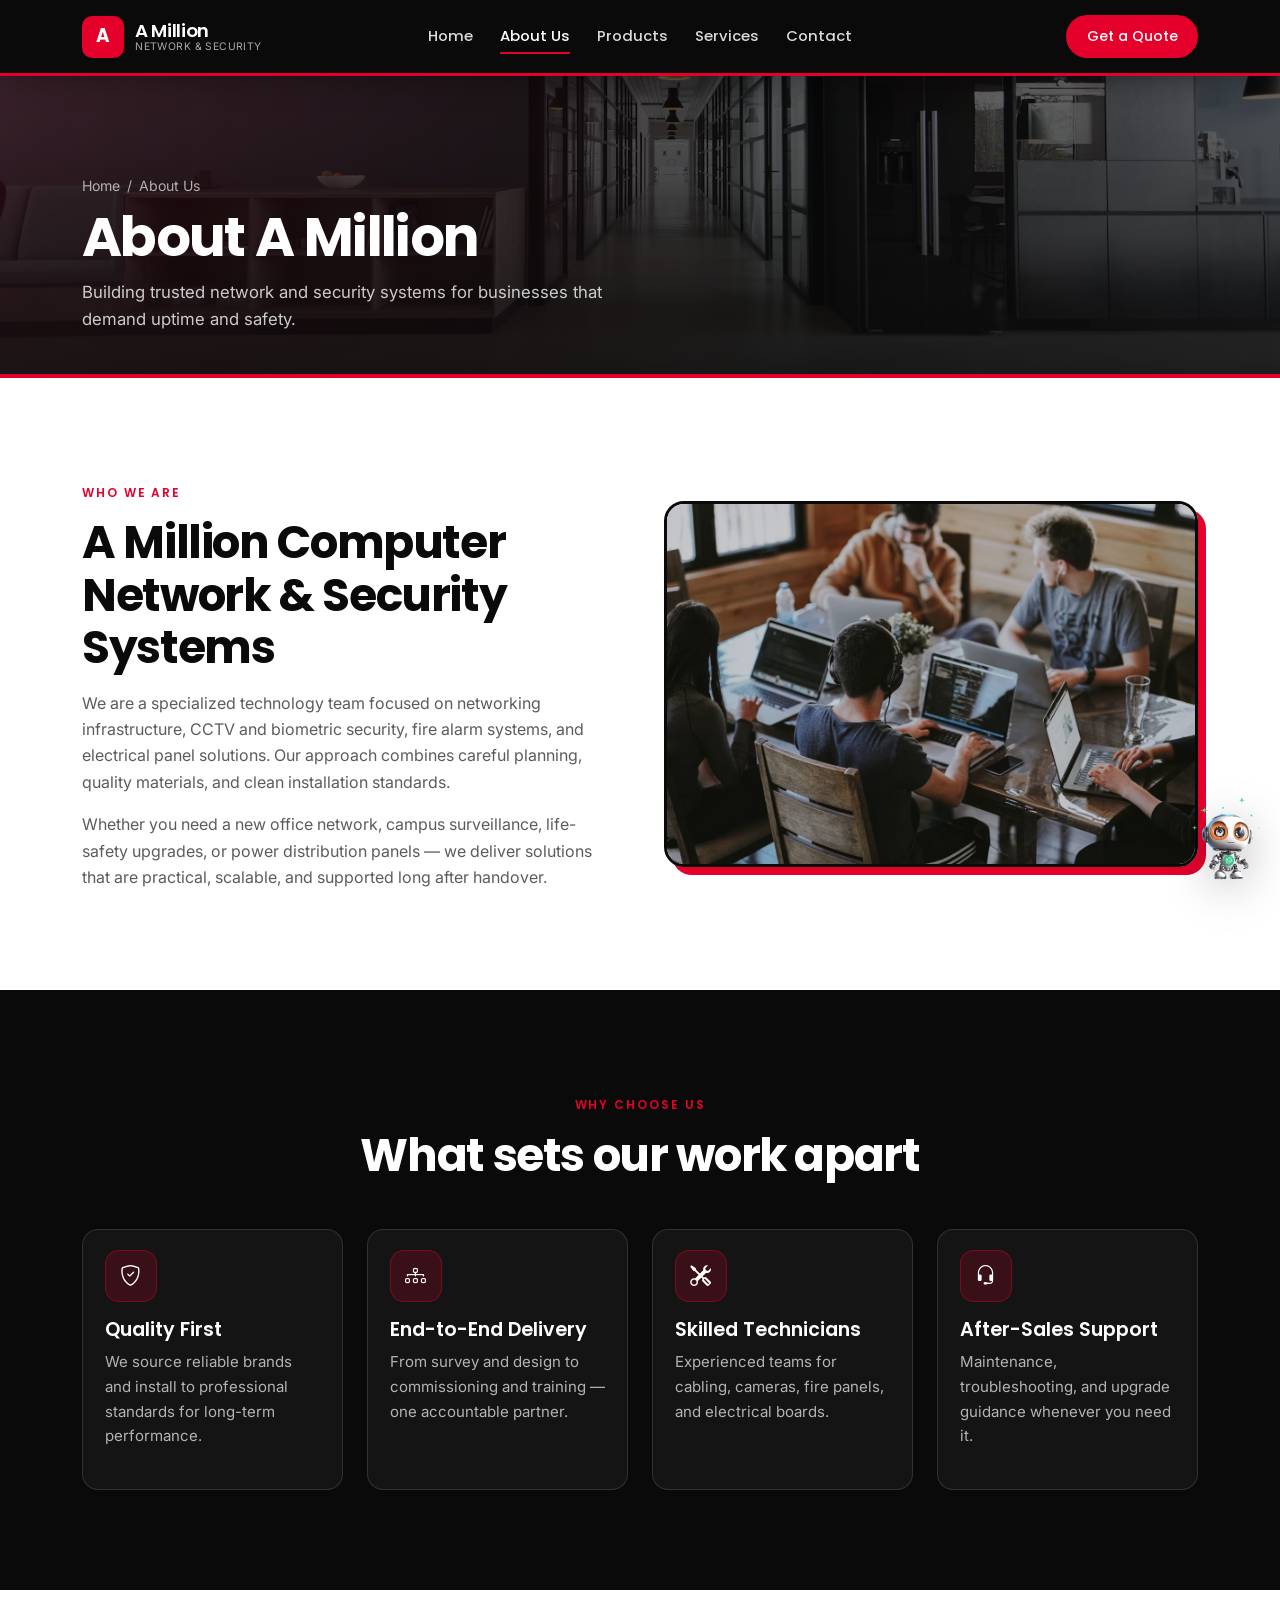
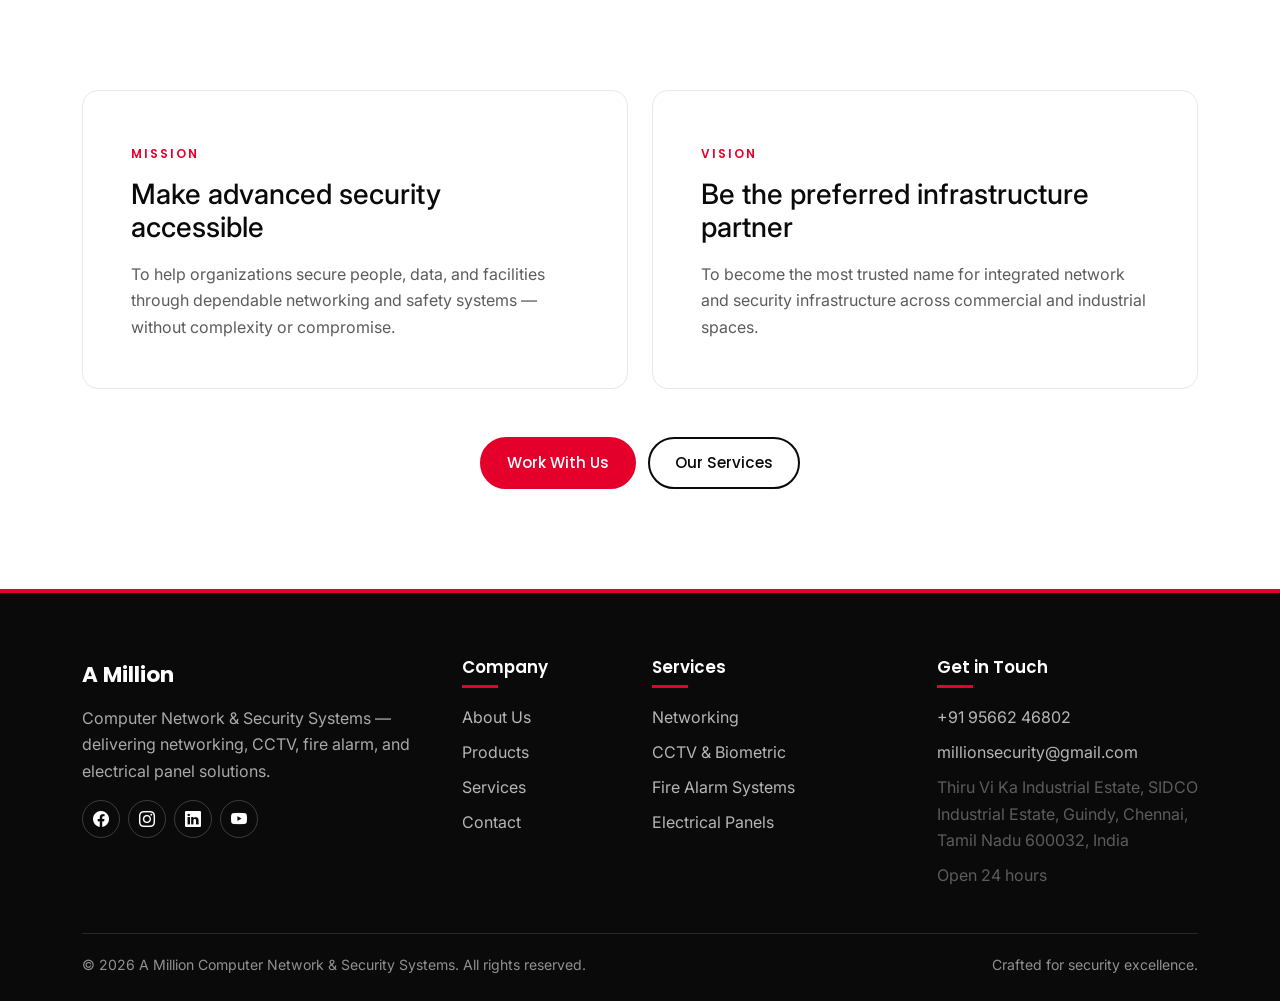
==== about.html @ 5afcb473 "first commit" ====
﻿<!DOCTYPE html>
<html lang="en">
<head>
  <meta charset="UTF-8" />
  <meta name="viewport" content="width=device-width, initial-scale=1.0" />
  <title>About Us | A Million Network & Security</title>
  <link rel="preconnect" href="https://fonts.googleapis.com" />
  <link rel="preconnect" href="https://fonts.gstatic.com" crossorigin />
  <link href="https://fonts.googleapis.com/css2?family=Inter:wght@400&family=Poppins:wght@500;600;700&display=swap" rel="stylesheet" />
  <link href="https://cdn.jsdelivr.net/npm/bootstrap@5.3.3/dist/css/bootstrap.min.css" rel="stylesheet" />
  <link href="https://cdn.jsdelivr.net/npm/bootstrap-icons@1.11.3/font/bootstrap-icons.min.css" rel="stylesheet" />
  <link rel="stylesheet" href="css/style.css" />
</head>
<body>
  <nav class="navbar navbar-expand-lg navbar-dark site-navbar">
    <div class="container">
      <a class="navbar-brand brand-mark" href="index.html">
        <span class="logo-mark">A</span>
        <span class="brand-text">
          <strong>A Million</strong>
          <small>Network & Security</small>
        </span>
      </a>
      <button class="navbar-toggler" type="button" data-bs-toggle="offcanvas" data-bs-target="#mainNav" aria-controls="mainNav" aria-label="Open menu">
        <span class="navbar-toggler-icon"></span>
      </button>
      <div class="offcanvas offcanvas-end nav-offcanvas" tabindex="-1" id="mainNav" aria-labelledby="mainNavLabel">
        <div class="offcanvas-header">
          <a class="navbar-brand brand-mark offcanvas-brand" href="index.html" id="mainNavLabel">
            <span class="logo-mark" aria-hidden="true">A</span>
            <span class="brand-text">
              <strong>A Million</strong>
              <small>Network & Security</small>
            </span>
          </a>
          <button type="button" class="btn-close btn-close-white" data-bs-dismiss="offcanvas" aria-label="Close"></button>
        </div>
        <div class="offcanvas-body">
          <ul class="navbar-nav mx-lg-auto mb-2 mb-lg-0">
            <li class="nav-item"><a class="nav-link" href="index.html">Home</a></li>
            <li class="nav-item"><a class="nav-link active" href="about.html">About Us</a></li>
            <li class="nav-item"><a class="nav-link" href="products.html">Products</a></li>
            <li class="nav-item"><a class="nav-link" href="services.html">Services</a></li>
            <li class="nav-item"><a class="nav-link" href="contact.html">Contact</a></li>
          </ul>
          <div class="nav-contact">
            <a href="tel:+919566246802"><i class="bi bi-telephone" aria-hidden="true"></i><span>+91 95662 46802</span></a>
            <a href="mailto:millionsecurity@gmail.com"><i class="bi bi-envelope" aria-hidden="true"></i><span>millionsecurity@gmail.com</span></a>
            <p><i class="bi bi-geo-alt" aria-hidden="true"></i><span>Thiru Vi Ka Industrial Estate, SIDCO Industrial Estate, Guindy, Chennai, Tamil Nadu 600032, India</span></p>
          </div>
          <div class="nav-utils">
            <a href="contact.html" class="btn btn-brand btn-sm nav-cta">Get a Quote</a>
          </div>
        </div>
      </div>

    </div>
  </nav>

  <section class="page-hero" style="background-image:url('./images/about_page-hero.avif')">
    <div class="container">
      <div class="breadcrumb-nav mb-2">
        <a href="index.html">Home</a><span>/</span><span>About Us</span>
      </div>
      <h1>About A Million</h1>
      <p class="section-lead mb-0">Building trusted network and security systems for businesses that demand uptime and safety.</p>
    </div>
  </section>

  <section class="section">
    <div class="container">
      <div class="row align-items-center g-5">
        <div class="col-lg-6 reveal">
          <span class="section-eyebrow">Who We Are</span>
          <h2 class="section-title">A Million Computer Network & Security Systems</h2>
          <p class="text-muted-soft">
            We are a specialized technology team focused on networking infrastructure, CCTV and biometric security, fire alarm systems, and electrical panel solutions. Our approach combines careful planning, quality materials, and clean installation standards.
          </p>
          <p class="text-muted-soft mb-0">
            Whether you need a new office network, campus surveillance, life-safety upgrades, or power distribution panels — we deliver solutions that are practical, scalable, and supported long after handover.
          </p>
        </div>
        <div class="col-lg-6 reveal">
          <div class="about-media">
            <img src="./images/about-2.avif" alt="Team collaboration" />
          </div>
        </div>
      </div>
    </div>
  </section>

  <section class="section section-dark">
    <div class="container">
      <div class="text-center mb-5 reveal">
        <span class="section-eyebrow">Why Choose Us</span>
        <h2 class="section-title">What sets our work apart</h2>
      </div>
      <div class="row g-4">
        <div class="col-md-6 col-lg-3 reveal">
          <div class="feature-card h-100">
            <div class="body">
              <div class="icon-badge"><i class="bi bi-shield-check"></i></div>
              <h3>Quality First</h3>
              <p>We source reliable brands and install to professional standards for long-term performance.</p>
            </div>
          </div>
        </div>
        <div class="col-md-6 col-lg-3 reveal">
          <div class="feature-card h-100">
            <div class="body">
              <div class="icon-badge"><i class="bi bi-diagram-3"></i></div>
              <h3>End-to-End Delivery</h3>
              <p>From survey and design to commissioning and training — one accountable partner.</p>
            </div>
          </div>
        </div>
        <div class="col-md-6 col-lg-3 reveal">
          <div class="feature-card h-100">
            <div class="body">
              <div class="icon-badge"><i class="bi bi-tools"></i></div>
              <h3>Skilled Technicians</h3>
              <p>Experienced teams for cabling, cameras, fire panels, and electrical boards.</p>
            </div>
          </div>
        </div>
        <div class="col-md-6 col-lg-3 reveal">
          <div class="feature-card h-100">
            <div class="body">
              <div class="icon-badge"><i class="bi bi-headset"></i></div>
              <h3>After-Sales Support</h3>
              <p>Maintenance, troubleshooting, and upgrade guidance whenever you need it.</p>
            </div>
          </div>
        </div>
      </div>
    </div>
  </section>

  <section class="section">
    <div class="container">
      <div class="row g-4 align-items-stretch">
        <div class="col-lg-6 reveal">
          <div class="info-card p-4 p-md-5 h-100">
            <span class="section-eyebrow">Mission</span>
            <h2 class="h3 mb-3">Make advanced security accessible</h2>
            <p class="text-muted-soft mb-0">To help organizations secure people, data, and facilities through dependable networking and safety systems — without complexity or compromise.</p>
          </div>
        </div>
        <div class="col-lg-6 reveal">
          <div class="info-card p-4 p-md-5 h-100">
            <span class="section-eyebrow">Vision</span>
            <h2 class="h3 mb-3">Be the preferred infrastructure partner</h2>
            <p class="text-muted-soft mb-0">To become the most trusted name for integrated network and security infrastructure across commercial and industrial spaces.</p>
          </div>
        </div>
      </div>
      <div class="text-center mt-5 reveal">
        <a href="contact.html" class="btn btn-brand">Work With Us</a>
        <a href="services.html" class="btn btn-outline-black ms-2 mt-2 mt-sm-0">Our Services</a>
      </div>
    </div>
  </section>

  <footer class="site-footer">
    <div class="container">
      <div class="row g-4">
        <div class="col-lg-4">
          <div class="footer-brand">
            <strong>A Million</strong>
            <p>Computer Network & Security Systems — delivering networking, CCTV, fire alarm, and electrical panel solutions.</p>
            <div class="socials mt-3">
              <a href="#" aria-label="Facebook"><i class="bi bi-facebook"></i></a>
              <a href="#" aria-label="Instagram"><i class="bi bi-instagram"></i></a>
              <a href="#" aria-label="LinkedIn"><i class="bi bi-linkedin"></i></a>
              <a href="#" aria-label="YouTube"><i class="bi bi-youtube"></i></a>
            </div>
          </div>
        </div>
        <div class="col-6 col-lg-2">
          <h5 class="footer-title">Company</h5>
          <ul class="footer-links">
            <li><a href="about.html">About Us</a></li>
            <li><a href="products.html">Products</a></li>
            <li><a href="services.html">Services</a></li>
            <li><a href="contact.html">Contact</a></li>
          </ul>
        </div>
        <div class="col-6 col-lg-3">
          <h5 class="footer-title">Services</h5>
          <ul class="footer-links">
            <li><a href="service-details.html?service=networking">Networking</a></li>
            <li><a href="service-details.html?service=cctv">CCTV & Biometric</a></li>
            <li><a href="service-details.html?service=fire-alarm">Fire Alarm Systems</a></li>
            <li><a href="service-details.html?service=electrical">Electrical Panels</a></li>
          </ul>
        </div>
        <div class="col-lg-3">
          <h5 class="footer-title">Get in Touch</h5>
          <ul class="footer-links">
            <li><a href="tel:+919566246802">+91 95662 46802</a></li>
            <li><a href="mailto:millionsecurity@gmail.com">millionsecurity@gmail.com</a></li>
            <li><span class="text-muted-soft">Thiru Vi Ka Industrial Estate, SIDCO Industrial Estate, Guindy, Chennai, Tamil Nadu 600032, India</span></li>
            <li><span class="text-muted-soft">Open 24 hours</span></li>
          </ul>
        </div>
      </div>
      <div class="footer-bottom d-flex flex-wrap justify-content-between gap-2">
        <span>© <span data-year></span> A Million Computer Network & Security Systems. All rights reserved.</span>
        <span>Crafted for security excellence.</span>
      </div>
    </div>
  </footer>

  <script src="https://cdn.jsdelivr.net/npm/bootstrap@5.3.3/dist/js/bootstrap.bundle.min.js"></script>
  <script src="js/main.js"></script>
</body>
</html>
---- css/style.css ----
/* ============================================================
   A Million — Red · White · Black Theme (Fully Responsive)
   ============================================================ */

:root {
  --red: #e4002b;
  --red-dark: #b80022;
  --red-soft: #fff1f3;
  --black: #0a0a0a;
  --black-soft: #141414;
  --white: #ffffff;
  --off-white: #f7f7f7;
  --gray: #5c5c5c;
  --gray-light: #e8e8e8;
  --line: rgba(0, 0, 0, 0.1);
  --line-light: rgba(255, 255, 255, 0.14);
  --shadow: 0 16px 40px rgba(0, 0, 0, 0.12);
  --radius: 16px;
  --nav-h: 76px;
  --font-display: "Poppins", sans-serif;
  --font-body: "Inter", sans-serif;
}

*,
*::before,
*::after {
  box-sizing: border-box;
}

body {
  margin: 0;
  font-family: var(--font-body);
  font-weight: 400;
  color: var(--black);
  background: var(--white);
  line-height: 1.65;
  /* clip avoids creating a scroll container that breaks position:sticky */
  overflow-x: clip;
  width: 100%;
  max-width: 100%;
}

html {
  scroll-behavior: smooth;
  overflow-x: clip;
  width: 100%;
}

img {
  max-width: 100%;
  height: auto;
  display: block;
}

a {
  color: inherit;
  text-decoration: none;
}

ul {
  margin: 0;
  padding: 0;
  list-style: none;
}

/* ---------- Typography ---------- */
.section-eyebrow {
  display: inline-block;
  font-family: var(--font-display);
  font-size: 0.75rem;
  font-weight: 600;
  letter-spacing: 0.16em;
  text-transform: uppercase;
  color: var(--red);
  margin-bottom: 0.85rem;
}

.section-title {
  font-family: var(--font-display);
  font-weight: 700;
  font-size: clamp(1.75rem, 4vw, 2.85rem);
  letter-spacing: -0.03em;
  margin-bottom: 1rem;
  color: var(--black);
  line-height: 1.15;
}

.section-lead {
  color: var(--gray);
  font-size: clamp(0.98rem, 2vw, 1.05rem);
  max-width: 560px;
}

.section {
  padding: clamp(64px, 8vw, 100px) 0;
  background: var(--white);
}

.section-dark {
  background: var(--black);
  color: var(--white);
}

.section-dark .section-title,
.section-dark h1,
.section-dark h2,
.section-dark h3,
.section-dark h4,
.section-dark h5,
.section-dark h6 {
  color: var(--white);
}

.section-dark .section-lead,
.section-dark .text-muted-soft,
.section-dark p {
  color: rgba(255, 255, 255, 0.72);
}

.section-alt {
  background: var(--off-white);
}

.text-muted-soft {
  color: var(--gray) !important;
}

.section-dark .text-muted-soft {
  color: rgba(255, 255, 255, 0.72) !important;
}

/* ---------- Buttons ---------- */
.btn {
  font-family: var(--font-display);
  font-weight: 500;
  border-radius: 999px;
  padding: 0.8rem 1.55rem;
  transition: all 0.25s ease;
  font-size: 0.95rem;
}

.btn-sm {
  padding: 0.55rem 1.15rem;
  font-size: 0.88rem;
}

.btn-brand {
  background: var(--red);
  border: 2px solid var(--red);
  color: var(--white);
}

.btn-brand:hover,
.btn-brand:focus {
  background: var(--red-dark);
  border-color: var(--red-dark);
  color: var(--white);
  transform: translateY(-2px);
}

/* White outline — use on black/hero */
.btn-ghost {
  background: transparent;
  border: 2px solid var(--white);
  color: var(--white);
}

.btn-ghost:hover,
.btn-ghost:focus {
  background: var(--white);
  border-color: var(--white);
  color: var(--black);
}

/* Black outline — use on white sections */
.btn-outline-black {
  background: transparent;
  border: 2px solid var(--black);
  color: var(--black);
}

.btn-outline-black:hover,
.btn-outline-black:focus {
  background: var(--black);
  border-color: var(--black);
  color: var(--white);
}

/* ---------- Navbar ---------- */
.site-navbar {
  position: fixed;
  inset: 0 0 auto 0;
  z-index: 1040;
  min-height: var(--nav-h);
  display: flex;
  align-items: center;
  background: transparent;
  transition: background 0.3s ease, box-shadow 0.3s ease;
  padding-top: 0.35rem;
  padding-bottom: 0.35rem;
}

.site-navbar.scrolled,
.site-navbar.nav-solid {
  background: var(--black);
  box-shadow: 0 8px 28px rgba(0, 0, 0, 0.25);
  border-bottom: 3px solid var(--red);
}

.brand-mark {
  display: flex;
  align-items: center;
  gap: 0.7rem;
}

.brand-mark .logo-mark {
  width: 42px;
  height: 42px;
  border-radius: 10px;
  background: var(--red);
  display: grid;
  place-items: center;
  font-family: var(--font-display);
  font-weight: 700;
  font-size: 1.15rem;
  color: var(--white);
  flex-shrink: 0;
}

.brand-mark .brand-text {
  display: flex;
  flex-direction: column;
  line-height: 1.15;
}

.brand-mark .brand-text strong {
  font-family: var(--font-display);
  font-size: clamp(1rem, 2.5vw, 1.15rem);
  font-weight: 600;
  letter-spacing: -0.02em;
  color: var(--white);
}

.brand-mark .brand-text small {
  font-size: 0.65rem;
  color: rgba(255, 255, 255, 0.65);
  letter-spacing: 0.04em;
  text-transform: uppercase;
}

.site-navbar .navbar-nav .nav-link {
  color: rgba(255, 255, 255, 0.85);
  font-family: var(--font-display);
  font-weight: 500;
  font-size: 0.93rem;
  padding: 0.5rem 0.85rem !important;
  transition: color 0.2s ease;
  position: relative;
}

.site-navbar .navbar-nav .nav-link:hover,
.site-navbar .navbar-nav .nav-link.active {
  color: var(--white);
}

.site-navbar .navbar-nav .nav-link.active::after {
  content: "";
  position: absolute;
  left: 0.85rem;
  right: 0.85rem;
  bottom: 0.15rem;
  height: 2px;
  background: var(--red);
}

.navbar-toggler {
  border: 2px solid var(--red);
  padding: 0.4rem 0.55rem;
  border-radius: 10px;
  background: transparent;
}

.navbar-toggler:hover,
.navbar-toggler:focus {
  border-color: var(--red);
  background: rgba(228, 0, 43, 0.12);
  box-shadow: none;
}

.navbar-toggler:focus {
  box-shadow: 0 0 0 0.15rem rgba(228, 0, 43, 0.35);
}

.navbar-toggler-icon {
  /* Bootstrap hamburger SVG → brand red */
  background-image: url("data:image/svg+xml,%3csvg xmlns='http://www.w3.org/2000/svg' viewBox='0 0 30 30'%3e%3cpath stroke='rgba%28228, 0, 43, 1%29' stroke-linecap='round' stroke-miterlimit='10' stroke-width='2' d='M4 7h22M4 15h22M4 23h22'/%3e%3c/svg%3e");
  filter: none;
}

/* Mobile side menu */
.nav-offcanvas {
  --bs-offcanvas-width: min(85vw, 300px);
  background: var(--black);
  color: var(--white);
  border: none;
  border-left: 3px solid var(--red);
}

.nav-offcanvas .offcanvas-header {
  border-bottom: 1px solid rgba(255, 255, 255, 0.1);
  padding: 1rem 1.25rem;
  align-items: center;
  gap: 0.75rem;
}

.nav-offcanvas .offcanvas-brand {
  margin: 0;
  min-width: 0;
  flex: 1 1 auto;
  text-decoration: none;
}

.nav-offcanvas .offcanvas-brand .brand-text small {
  display: block;
}

.nav-offcanvas .offcanvas-title {
  font-family: var(--font-display);
  font-weight: 600;
  font-size: 1.05rem;
  color: var(--white);
}

.nav-offcanvas .offcanvas-body {
  padding: 0.5rem 1.25rem 1.5rem;
  display: flex;
  flex-direction: column;
}

.nav-offcanvas .navbar-nav {
  width: 100%;
}

.nav-contact {
  display: none;
}

.nav-cta {
  display: inline-flex;
  align-items: center;
  justify-content: center;
}

/* ---------- Hero / Slider ---------- */
.hero-slider {
  position: relative;
  min-height: 100vh;
  background: var(--black);
}

.hero-slider .carousel,
.hero-slider .carousel-inner,
.hero-slider .carousel-item {
  min-height: 100vh;
}

.hero-slide {
  min-height: 100vh;
  position: relative;
  display: flex;
  align-items: center;
  background-size: cover;
  background-position: center;
  isolation: isolate;
}

.hero-slide::before {
  content: "";
  position: absolute;
  inset: 0;
  z-index: 0;
  background:
    linear-gradient(105deg, rgba(0, 0, 0, 0.92) 0%, rgba(0, 0, 0, 0.72) 48%, rgba(228, 0, 43, 0.35) 100%);
}

.hero-slide::after {
  content: "";
  position: absolute;
  inset: auto 0 0 0;
  height: 4px;
  z-index: 3;
  background: linear-gradient(90deg, var(--red), var(--white), var(--red));
}

.hero-content {
  position: relative;
  z-index: 2;
  padding-top: calc(var(--nav-h) + 1.5rem);
  padding-bottom: 4.5rem;
  color: var(--white);
  pointer-events: auto;
}

.hero-actions,
.hero-actions .btn,
.hero-content a {
  position: relative;
  z-index: 4;
  pointer-events: auto;
}

/* Inactive fade slides must not steal taps (common mobile bug) */
.hero-slider .carousel-item {
  pointer-events: none;
}

.hero-slider .carousel-item.active {
  pointer-events: auto;
}

.hero-slide::before,
.hero-slide::after {
  pointer-events: none;
}

.hero-brand {
  font-family: var(--font-display);
  font-size: clamp(0.8rem, 2vw, 1rem);
  font-weight: 700;
  letter-spacing: 0.14em;
  text-transform: uppercase;
  color: rgba(255, 255, 255, 0.75);
  margin-bottom: 1rem;
}

.hero-brand::before {
  content: "";
  display: inline-block;
  width: 28px;
  height: 3px;
  background: var(--red);
  margin-right: 0.65rem;
  vertical-align: middle;
}

.hero-title {
  font-family: var(--font-display);
  font-weight: 700;
  font-size: clamp(2.2rem, 7vw, 4.4rem);
  letter-spacing: -0.035em;
  line-height: 1;
  margin-bottom: 1rem;
  max-width: 14ch;
  color: var(--white);
}

.hero-subtitle {
  font-size: clamp(1rem, 2.4vw, 1.3rem);
  color: rgba(255, 255, 255, 0.88);
  margin-bottom: 1.75rem;
  max-width: 34ch;
}

.hero-actions {
  display: flex;
  flex-wrap: wrap;
  gap: 0.75rem;
}

.hero-visual {
  position: relative;
  z-index: 2;
  display: flex;
  justify-content: center;
  align-items: center;
}

.hero-visual-frame {
  width: min(100%, 400px);
  aspect-ratio: 1;
  border-radius: 20px;
  overflow: hidden;
  border: 3px solid var(--white);
  box-shadow: 0 0 0 4px var(--red), var(--shadow);
  position: relative;
}

.hero-visual-frame img {
  width: 100%;
  height: 100%;
  object-fit: cover;
}

.hero-indicators {
  position: absolute;
  right: 1.25rem;
  top: 50%;
  transform: translateY(-50%);
  z-index: 5;
  display: flex;
  flex-direction: column;
  gap: 0.75rem;
}

.hero-indicators button {
  width: 12px;
  height: 12px;
  border-radius: 50%;
  border: 0;
  padding: 0;
  background: rgba(255, 255, 255, 0.4);
  position: relative;
  transition: all 0.25s ease;
}

.hero-indicators button.active {
  background: var(--red);
  box-shadow: 0 0 0 2px var(--white), 0 0 0 4px var(--red);
  width: 14px;
  height: 14px;
}

.hero-indicators button.active::after {
  content: attr(data-num);
  position: absolute;
  right: 22px;
  top: 50%;
  transform: translateY(-50%);
  font-family: var(--font-display);
  font-size: 0.72rem;
  font-weight: 600;
  color: var(--white);
  white-space: nowrap;
}

.scroll-hint {
  position: absolute;
  left: 50%;
  bottom: 1.4rem;
  transform: translateX(-50%);
  z-index: 5;
  color: rgba(255, 255, 255, 0.8);
  animation: bob 1.8s ease-in-out infinite;
}

@keyframes bob {
  0%,
  100% {
    transform: translate(-50%, 0);
  }
  50% {
    transform: translate(-50%, 8px);
  }
}

/* ---------- Page Hero ---------- */
.page-hero {
  position: relative;
  min-height: clamp(280px, 42vh, 420px);
  display: flex;
  align-items: flex-end;
  padding: calc(var(--nav-h) + 2.5rem) 0 2.75rem;
  background-size: cover;
  background-position: center;
  isolation: isolate;
  color: var(--white);
}

.page-hero::before {
  content: "";
  position: absolute;
  inset: 0;
  z-index: 0;
  background:
    linear-gradient(180deg, rgba(10, 10, 10, 0.55), rgba(10, 10, 10, 0.9)),
    linear-gradient(90deg, rgba(228, 0, 43, 0.35), transparent 60%);
}

.page-hero::after {
  content: "";
  position: absolute;
  inset: auto 0 0 0;
  height: 4px;
  z-index: 2;
  background: var(--red);
}

.page-hero .container {
  position: relative;
  z-index: 1;
}

.page-hero h1 {
  font-family: var(--font-display);
  font-weight: 700;
  font-size: clamp(2rem, 5.5vw, 3.4rem);
  letter-spacing: -0.03em;
  margin-bottom: 0.5rem;
  color: var(--white);
}

.page-hero .section-lead {
  color: rgba(255, 255, 255, 0.78);
}

.breadcrumb-nav {
  display: flex;
  flex-wrap: wrap;
  gap: 0.45rem;
  color: rgba(255, 255, 255, 0.65);
  font-size: 0.88rem;
}

.breadcrumb-nav a:hover {
  color: var(--white);
}

/* ---------- Cards ---------- */
.feature-card,
.product-card,
.service-card,
.info-card {
  background: var(--white);
  border: 1px solid var(--gray-light);
  border-radius: var(--radius);
  overflow: hidden;
  transition: transform 0.3s ease, border-color 0.3s ease, box-shadow 0.3s ease;
}

/* Equal-height in card grids only (standalone CTAs stay content-sized) */
.feature-card,
.product-card,
.service-card {
  height: 100%;
}

.section-dark .feature-card,
.section-dark .product-card,
.section-dark .service-card,
.section-dark .info-card {
  background: var(--black-soft);
  border-color: rgba(255, 255, 255, 0.12);
  color: var(--white);
}

.feature-card:hover,
.product-card:hover,
.service-card:hover,
.info-card:hover {
  transform: translateY(-6px);
  border-color: var(--red);
  box-shadow: var(--shadow);
}

.product-card .thumb,
.service-card .thumb {
  aspect-ratio: 16 / 11;
  overflow: hidden;
  position: relative;
}

.product-card .thumb::after,
.service-card .thumb::after {
  content: "";
  position: absolute;
  inset: auto 0 0 0;
  height: 3px;
  background: var(--red);
  z-index: 1;
}

.product-card .thumb img,
.service-card .thumb img {
  width: 100%;
  height: 100%;
  object-fit: cover;
  transition: transform 0.5s ease;
}

.product-card:hover .thumb img,
.service-card:hover .thumb img {
  transform: scale(1.06);
}

.product-card .body,
.service-card .body,
.feature-card .body {
  padding: 1.25rem 1.35rem 1.5rem;
}

.info-card {
  padding: 1.35rem;
}

.card-tag {
  display: inline-block;
  font-family: var(--font-display);
  font-size: 0.7rem;
  font-weight: 600;
  letter-spacing: 0.08em;
  text-transform: uppercase;
  color: var(--red);
  margin-bottom: 0.5rem;
}

.product-card h3,
.service-card h3,
.feature-card h3 {
  font-family: var(--font-display);
  font-size: 1.2rem;
  font-weight: 600;
  margin-bottom: 0.55rem;
  color: inherit;
}

.product-card p,
.service-card p,
.feature-card p {
  color: var(--gray);
  font-size: 0.94rem;
  margin-bottom: 1rem;
}

.section-dark .product-card p,
.section-dark .service-card p,
.section-dark .feature-card p {
  color: rgba(255, 255, 255, 0.68);
}

.link-arrow {
  display: inline-flex;
  align-items: center;
  gap: 0.4rem;
  color: var(--red);
  font-family: var(--font-display);
  font-weight: 500;
  font-size: 0.9rem;
}

.link-arrow:hover {
  color: var(--red-dark);
}

.section-dark .link-arrow {
  color: var(--white);
}

.section-dark .link-arrow:hover {
  color: var(--red);
}

.icon-badge {
  width: 52px;
  height: 52px;
  border-radius: 14px;
  display: grid;
  place-items: center;
  background: var(--red-soft);
  color: var(--red);
  font-size: 1.3rem;
  margin-bottom: 1rem;
  border: 1px solid rgba(228, 0, 43, 0.2);
}

.section-dark .icon-badge {
  background: rgba(228, 0, 43, 0.18);
  color: var(--white);
  border-color: rgba(228, 0, 43, 0.4);
}

/* ---------- About ---------- */
.about-media {
  position: relative;
  border-radius: calc(var(--radius) + 4px);
  overflow: hidden;
  min-height: 360px;
  border: 3px solid var(--black);
  box-shadow: 8px 8px 0 var(--red);
}

.about-media img {
  width: 100%;
  height: 100%;
  object-fit: cover;
  min-height: 360px;
}

.about-stat {
  position: absolute;
  bottom: 1rem;
  left: 1rem;
  right: 1rem;
  display: grid;
  grid-template-columns: repeat(3, 1fr);
  gap: 0.5rem;
  padding: 0.9rem;
  border-radius: 12px;
  background: rgba(10, 10, 10, 0.9);
  border: 1px solid rgba(255, 255, 255, 0.12);
  color: var(--white);
}

.about-stat strong {
  display: block;
  font-family: var(--font-display);
  font-size: clamp(1.1rem, 3vw, 1.35rem);
  font-weight: 700;
  color: var(--red);
}

.about-stat span {
  font-size: 0.72rem;
  color: rgba(255, 255, 255, 0.7);
}

.check-list li {
  display: flex;
  gap: 0.7rem;
  align-items: flex-start;
  margin-bottom: 0.7rem;
  color: var(--gray);
}

.check-list li i {
  color: var(--red);
  margin-top: 0.2rem;
  flex-shrink: 0;
}

.section-dark .check-list li {
  color: rgba(255, 255, 255, 0.75);
}

/* ---------- Contact / Forms ---------- */
.contact-form,
.contact-box {
  background: var(--white);
  border: 1px solid var(--gray-light);
  border-radius: var(--radius);
  padding: clamp(1.25rem, 3vw, 2rem);
  box-shadow: var(--shadow);
}

.section-dark .contact-form,
.section-dark .contact-box {
  background: var(--black-soft);
  border-color: rgba(255, 255, 255, 0.12);
  box-shadow: none;
  color: var(--white);
}

.form-control,
.form-select {
  background: var(--off-white);
  border: 1px solid var(--gray-light);
  color: var(--black);
  border-radius: 12px;
  padding: 0.8rem 1rem;
}

.section-dark .form-control,
.section-dark .form-select {
  background: rgba(255, 255, 255, 0.05);
  border-color: rgba(255, 255, 255, 0.14);
  color: var(--white);
}

.form-control:focus,
.form-select:focus {
  background: var(--white);
  border-color: var(--red);
  color: var(--black);
  box-shadow: 0 0 0 0.2rem rgba(228, 0, 43, 0.15);
}

.section-dark .form-control:focus,
.section-dark .form-select:focus {
  background: rgba(255, 255, 255, 0.08);
  color: var(--white);
}

.form-control::placeholder {
  color: #999;
}

.section-dark .form-control::placeholder {
  color: rgba(255, 255, 255, 0.4);
}

.form-select option {
  color: var(--black);
}

.form-label {
  font-family: var(--font-display);
  font-weight: 500;
  font-size: 0.9rem;
  margin-bottom: 0.4rem;
}

.contact-item {
  display: flex;
  gap: 0.9rem;
  margin-bottom: 1.25rem;
}

.contact-item .icon {
  width: 46px;
  height: 46px;
  border-radius: 12px;
  background: var(--red-soft);
  color: var(--red);
  display: grid;
  place-items: center;
  flex-shrink: 0;
  border: 1px solid rgba(228, 0, 43, 0.2);
}

.section-dark .contact-item .icon {
  background: rgba(228, 0, 43, 0.18);
  color: var(--white);
}

.contact-item h6 {
  margin: 0 0 0.2rem;
  font-family: var(--font-display);
  font-weight: 600;
}

.contact-item p {
  margin: 0;
  color: var(--gray);
  font-size: 0.94rem;
}

.section-dark .contact-item p {
  color: rgba(255, 255, 255, 0.7);
}

/* ---------- Service details ---------- */
.detail-hero-img {
  border-radius: var(--radius);
  overflow: hidden;
  border: 3px solid var(--black);
  box-shadow: 8px 8px 0 var(--red);
  margin-bottom: 1.5rem;
}

.detail-hero-img img {
  width: 100%;
  height: clamp(220px, 40vw, 380px);
  object-fit: cover;
}

.detail-sidebar .service-nav a {
  display: flex;
  justify-content: space-between;
  align-items: center;
  padding: 0.85rem 1rem;
  border-radius: 12px;
  border: 1px solid var(--gray-light);
  margin-bottom: 0.6rem;
  color: var(--gray);
  font-family: var(--font-display);
  font-weight: 500;
  transition: all 0.2s ease;
  background: var(--white);
}

.detail-sidebar .service-nav a:hover,
.detail-sidebar .service-nav a.active {
  background: var(--red);
  border-color: var(--red);
  color: var(--white);
}

/* ---------- Footer ---------- */
.site-footer {
  background: var(--black);
  border-top: 4px solid var(--red);
  padding: clamp(2.5rem, 6vw, 4rem) 0 1.5rem;
  color: var(--white);
}

.footer-brand strong {
  font-family: var(--font-display);
  font-size: 1.35rem;
  display: block;
  margin-bottom: 0.75rem;
  color: var(--white);
}

.site-footer p {
  color: rgba(255, 255, 255, 0.65);
}

.site-footer a {
  color: rgba(255, 255, 255, 0.7);
}

.site-footer a:hover {
  color: var(--white);
}

.footer-title {
  font-family: var(--font-display);
  font-weight: 600;
  margin-bottom: 1rem;
  font-size: 1.05rem;
  color: var(--white);
}

.footer-title::after {
  content: "";
  display: block;
  width: 36px;
  height: 3px;
  background: var(--red);
  margin-top: 0.45rem;
}

.footer-links li {
  margin-bottom: 0.55rem;
}

.footer-bottom {
  margin-top: 2.25rem;
  padding-top: 1.2rem;
  border-top: 1px solid rgba(255, 255, 255, 0.12);
  color: rgba(255, 255, 255, 0.55);
  font-size: 0.88rem;
}

.socials {
  display: flex;
  flex-wrap: wrap;
  gap: 0.5rem;
}

.socials a {
  width: 38px;
  height: 38px;
  border-radius: 50%;
  border: 1px solid rgba(255, 255, 255, 0.2);
  display: grid;
  place-items: center;
  color: var(--white) !important;
}

.socials a:hover {
  background: var(--red);
  border-color: var(--red);
}

/* ---------- Motion ---------- */
.reveal {
  opacity: 0;
  transform: translateY(24px);
  transition: opacity 0.7s ease, transform 0.7s ease;
}

.reveal.visible {
  opacity: 1;
  transform: none;
}

/* ---------- Utils ---------- */
.bg-grid {
  background-image:
    linear-gradient(rgba(255, 255, 255, 0.04) 1px, transparent 1px),
    linear-gradient(90deg, rgba(255, 255, 255, 0.04) 1px, transparent 1px);
  background-size: 44px 44px;
}

.section:not(.section-dark).bg-grid {
  background-color: var(--off-white);
  background-image:
    linear-gradient(rgba(0, 0, 0, 0.04) 1px, transparent 1px),
    linear-gradient(90deg, rgba(0, 0, 0, 0.04) 1px, transparent 1px);
}

/* ---------- Responsive ---------- */
@media (max-width: 1199.98px) {
  .hero-title {
    max-width: 16ch;
  }
}

@media (max-width: 991.98px) {
  .site-navbar,
  .site-navbar > .container {
    overflow: visible;
  }

  .site-navbar > .container {
    width: 100%;
    max-width: 100%;
  }

  /* Keep drawer fixed to the viewport (not trapped by navbar/container) */
  .nav-offcanvas.offcanvas {
    position: fixed !important;
    top: 0 !important;
    right: 0 !important;
    left: auto !important;
    bottom: 0 !important;
    width: var(--bs-offcanvas-width) !important;
    height: 100dvh !important;
    max-width: 100vw !important;
    z-index: 1055 !important;
    background-color: var(--black) !important;
    border-left: 3px solid var(--red) !important;
    visibility: hidden;
    transform: translateX(100%);
    pointer-events: none;
  }

  .nav-offcanvas.offcanvas.show {
    visibility: visible !important;
    transform: none !important;
    pointer-events: auto;
  }

  .offcanvas-backdrop {
    z-index: 1050 !important;
  }

  .site-navbar .navbar-nav {
    margin: 0 !important;
    width: 100%;
  }

  .site-navbar .navbar-nav .nav-link {
    padding: 0.9rem 0.25rem !important;
    font-size: 1.05rem;
    border-bottom: 1px solid rgba(255, 255, 255, 0.08);
    white-space: normal;
  }

  .site-navbar .navbar-nav .nav-link.active {
    color: var(--red);
  }

  .site-navbar .navbar-nav .nav-link.active::after {
    display: none;
  }

  .nav-offcanvas .nav-contact {
    display: flex;
    flex-direction: column;
    gap: 0.85rem;
    margin-top: auto;
    padding-top: 1.25rem;
    border-top: 1px solid rgba(255, 255, 255, 0.1);
  }

  .nav-offcanvas .nav-contact a,
  .nav-offcanvas .nav-contact p {
    display: flex;
    align-items: flex-start;
    gap: 0.65rem;
    margin: 0;
    color: rgba(255, 255, 255, 0.85);
    font-size: 0.88rem;
    line-height: 1.45;
    text-decoration: none;
  }

  .nav-offcanvas .nav-contact a:hover,
  .nav-offcanvas .nav-contact a:focus {
    color: var(--red);
  }

  .nav-offcanvas .nav-contact i {
    color: var(--red);
    font-size: 1rem;
    line-height: 1.45;
    width: 1.1rem;
    text-align: center;
    flex-shrink: 0;
  }

  .nav-offcanvas .nav-utils {
    margin-top: 0;
    padding-top: 1.25rem;
  }

  .nav-offcanvas .nav-cta {
    width: 100%;
    padding: 0.85rem 1.25rem;
    font-size: 0.95rem;
    background: var(--red);
    border-color: var(--red);
    color: var(--white);
  }

  .nav-offcanvas .nav-cta:hover,
  .nav-offcanvas .nav-cta:focus {
    background: var(--red-dark);
    border-color: var(--red-dark);
    color: var(--white);
  }

  .hero-indicators {
    right: 0.85rem;
    gap: 0.65rem;
  }

  .hero-visual {
    margin-top: 1.5rem;
  }

  .hero-visual-frame {
    width: min(100%, 320px);
    margin-inline: auto;
  }

  .brand-mark .brand-text small {
    display: none;
  }

  .nav-offcanvas .offcanvas-brand .brand-text small {
    display: block;
  }

  .detail-sidebar.sticky-lg-top {
    position: static !important;
  }
}

@media (min-width: 992px) {
  .site-navbar > .container {
    position: relative;
    display: flex;
    flex-wrap: nowrap;
    align-items: center;
    width: 100%;
  }

  .site-navbar .navbar-brand {
    flex-shrink: 0;
    margin-right: 1.25rem;
    position: relative;
    z-index: 2;
  }

  /* Keep offcanvas in the header bar — never full-page height / in-flow */
  .navbar-expand-lg .nav-offcanvas.offcanvas {
    position: static !important;
    transform: none !important;
    visibility: visible !important;
    height: auto !important;
    max-height: none !important;
    width: auto !important;
    flex: 1 1 auto;
    min-width: 0;
    background: transparent !important;
    border: none !important;
    overflow: visible !important;
    z-index: auto !important;
  }

  .navbar-expand-lg .nav-offcanvas .offcanvas-header {
    display: none !important;
  }

  /* CTA pinned right; menu centered on full header width */
  .navbar-expand-lg .nav-offcanvas .offcanvas-body {
    display: flex !important;
    flex-direction: row !important;
    flex-wrap: nowrap !important;
    justify-content: flex-end;
    align-items: center;
    padding: 0 !important;
    flex-grow: 1 !important;
    width: 100%;
    height: auto !important;
    overflow: visible !important;
  }

  .navbar-expand-lg .nav-offcanvas .navbar-nav {
    position: absolute;
    left: 50%;
    transform: translateX(-50%);
    flex-direction: row !important;
    flex-wrap: nowrap !important;
    width: max-content;
    max-width: none;
    margin: 0 !important;
    z-index: 1;
  }

  .navbar-expand-lg .nav-offcanvas .nav-contact {
    display: none !important;
  }

  .navbar-expand-lg .nav-offcanvas .nav-utils {
    margin: 0;
    flex-shrink: 0;
    position: relative;
    z-index: 2;
  }

  .navbar-expand-lg .nav-offcanvas .nav-cta {
    white-space: nowrap;
  }
}

@media (max-width: 767.98px) {
  .hero-slider {
    min-height: 100svh;
  }

  .hero-slider .carousel,
  .hero-slider .carousel-inner,
  .hero-slider .carousel-item,
  .hero-slide {
    min-height: 100svh;
  }

  .hero-slide {
    padding-bottom: 2rem;
    align-items: flex-start;
  }

  .hero-content {
    padding-top: calc(var(--nav-h) + 1.25rem);
    padding-bottom: 3.25rem;
    width: 100%;
  }

  .hero-title {
    max-width: 100%;
  }

  .hero-subtitle {
    max-width: 100%;
  }

  .hero-actions {
    width: 100%;
  }

  .hero-actions .btn {
    width: 100%;
    text-align: center;
  }

  .hero-indicators {
    top: auto;
    bottom: 5.5rem;
    right: 0.75rem;
    transform: none;
  }

  .about-media {
    display: flex;
    flex-direction: column;
    min-height: 0;
    overflow: hidden;
  }

  .about-media img {
    min-height: 240px;
    max-height: 300px;
    width: 100%;
    flex: 0 0 auto;
  }

  .about-stat {
    position: static;
    inset: auto;
    margin: 0;
    border-radius: 0;
    border: none;
    border-top: 1px solid rgba(255, 255, 255, 0.12);
    background: var(--black);
    grid-template-columns: repeat(3, 1fr);
    gap: 0.35rem;
    padding: 0.85rem 0.65rem;
    text-align: center;
  }

  .about-stat span {
    font-size: 0.65rem;
    line-height: 1.3;
  }

  .footer-bottom {
    flex-direction: column;
    text-align: center;
  }

  .section-lead {
    max-width: 100%;
  }
}

@media (max-width: 575.98px) {
  :root {
    --nav-h: 68px;
  }

  .brand-mark .logo-mark {
    width: 38px;
    height: 38px;
  }

  .btn {
    padding: 0.75rem 1.25rem;
  }

  .contact-form,
  .contact-box {
    padding: 1.15rem;
  }

  .page-hero {
    min-height: 240px;
  }
}

/* Extra small polish */
@media (max-width: 380px) {
  .hero-title {
    font-size: 1.9rem;
  }

  .about-media {
    box-shadow: 5px 5px 0 var(--red);
  }
}

/* ---------- Click-to-contact assistant ---------- */
.click-assist {
  position: fixed;
  right: 1.1rem;
  bottom: 1.1rem;
  z-index: 1030;
  display: flex;
  flex-direction: column;
  align-items: flex-end;
  gap: 0.75rem;
  font-family: var(--font-body);
  transition: opacity 0.2s ease, visibility 0.2s ease;
  width: auto;
  max-width: min(300px, calc(100vw - 1.5rem));
  pointer-events: none;
}

.click-assist .click-assist-fab,
.click-assist.is-open .click-assist-panel {
  pointer-events: auto;
}

/* Keep robot behind / hidden while mobile side menu is open */
body.nav-drawer-open .click-assist,
body:has(.nav-offcanvas.show) .click-assist {
  opacity: 0;
  visibility: hidden;
  pointer-events: none;
}

.click-assist-fab {
  appearance: none;
  border: 0;
  background: transparent;
  padding: 0;
  cursor: pointer;
  line-height: 0;
  filter: drop-shadow(0 10px 22px rgba(0, 0, 0, 0.28));
  transition: transform 0.25s ease;
}

.click-assist-fab img {
  width: 72px;
  height: auto;
  display: block;
  pointer-events: none;
  animation: click-assist-bob 2.8s ease-in-out infinite;
}

.click-assist-fab:hover {
  transform: translateY(-3px) scale(1.04);
}

.click-assist.is-open .click-assist-fab img {
  animation: none;
}

.click-assist-panel {
  width: min(300px, calc(100vw - 2rem));
  background: var(--white);
  border-radius: 22px;
  box-shadow: 0 18px 48px rgba(0, 0, 0, 0.22);
  padding: 1.1rem 1.1rem 0.85rem;
  opacity: 0;
  visibility: hidden;
  transform: translateY(12px) scale(0.96);
  transform-origin: bottom right;
  transition: opacity 0.22s ease, transform 0.22s ease, visibility 0.22s;
  pointer-events: none;
}

.click-assist.is-open .click-assist-panel {
  opacity: 1;
  visibility: visible;
  transform: translateY(0) scale(1);
  pointer-events: auto;
}

.click-assist-head {
  padding-bottom: 0.85rem;
  margin-bottom: 0.65rem;
  border-bottom: 1px solid var(--gray-light);
}

.click-assist-badge {
  display: inline-flex;
  align-items: center;
  gap: 0.35rem;
  padding: 0.28rem 0.7rem;
  border-radius: 999px;
  background: var(--red-soft);
  color: var(--red);
  font-size: 0.72rem;
  font-weight: 600;
  letter-spacing: 0.02em;
  margin-bottom: 0.65rem;
}

.click-assist-title {
  display: block;
  font-family: var(--font-display);
  font-size: 1.2rem;
  font-weight: 700;
  color: var(--black);
  line-height: 1.25;
  margin-bottom: 0.25rem;
}

.click-assist-sub {
  margin: 0;
  font-size: 0.84rem;
  color: var(--gray);
}

.click-assist-list {
  display: flex;
  flex-direction: column;
  gap: 0.2rem;
}

.click-assist-item {
  display: flex;
  align-items: center;
  gap: 0.85rem;
  padding: 0.7rem 0.45rem;
  border-radius: 14px;
  text-decoration: none;
  color: inherit;
  transition: background 0.18s ease;
}

.click-assist-item:hover,
.click-assist-item:focus-visible {
  background: var(--off-white);
  outline: none;
}

.click-assist-icon {
  width: 42px;
  height: 42px;
  border-radius: 12px;
  display: inline-flex;
  align-items: center;
  justify-content: center;
  color: var(--white);
  font-size: 1.2rem;
  flex-shrink: 0;
}

.click-assist-icon.is-whatsapp {
  background: #25d366;
}

.click-assist-icon.is-email {
  background: var(--red);
}

.click-assist-icon.is-call {
  background: #2f80ed;
}

.click-assist-icon.is-map {
  background: #111827;
}

.click-assist-text {
  display: flex;
  flex-direction: column;
  min-width: 0;
  gap: 0.1rem;
}

.click-assist-text strong {
  font-family: var(--font-display);
  font-size: 0.98rem;
  font-weight: 650;
  color: var(--black);
  line-height: 1.2;
}

.click-assist-text small {
  font-size: 0.8rem;
  color: var(--gray);
  white-space: nowrap;
  overflow: hidden;
  text-overflow: ellipsis;
}

@keyframes click-assist-bob {
  0%,
  100% {
    transform: translateY(0);
  }
  50% {
    transform: translateY(-6px);
  }
}

@media (max-width: 575.98px) {
  .click-assist {
    right: 0.85rem;
    bottom: 0.85rem;
  }

  .click-assist-fab img {
    width: 64px;
  }
}
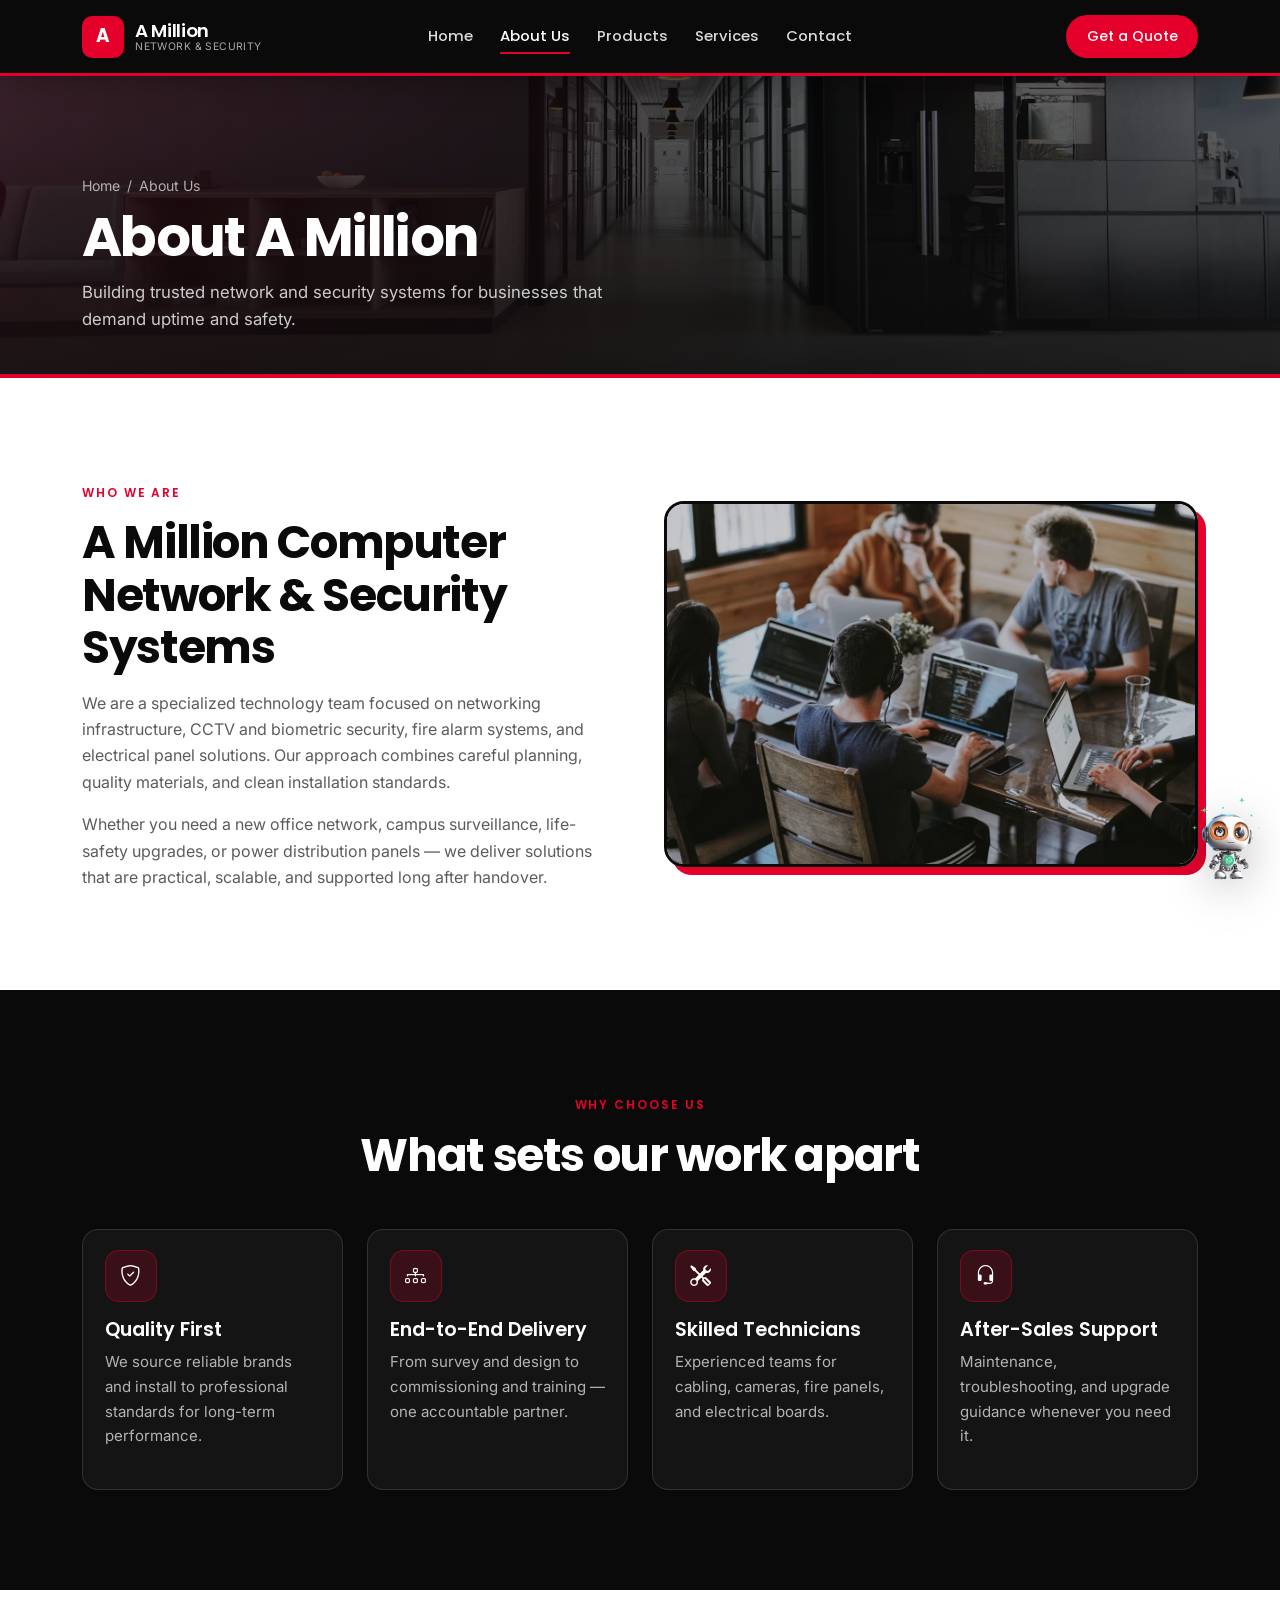
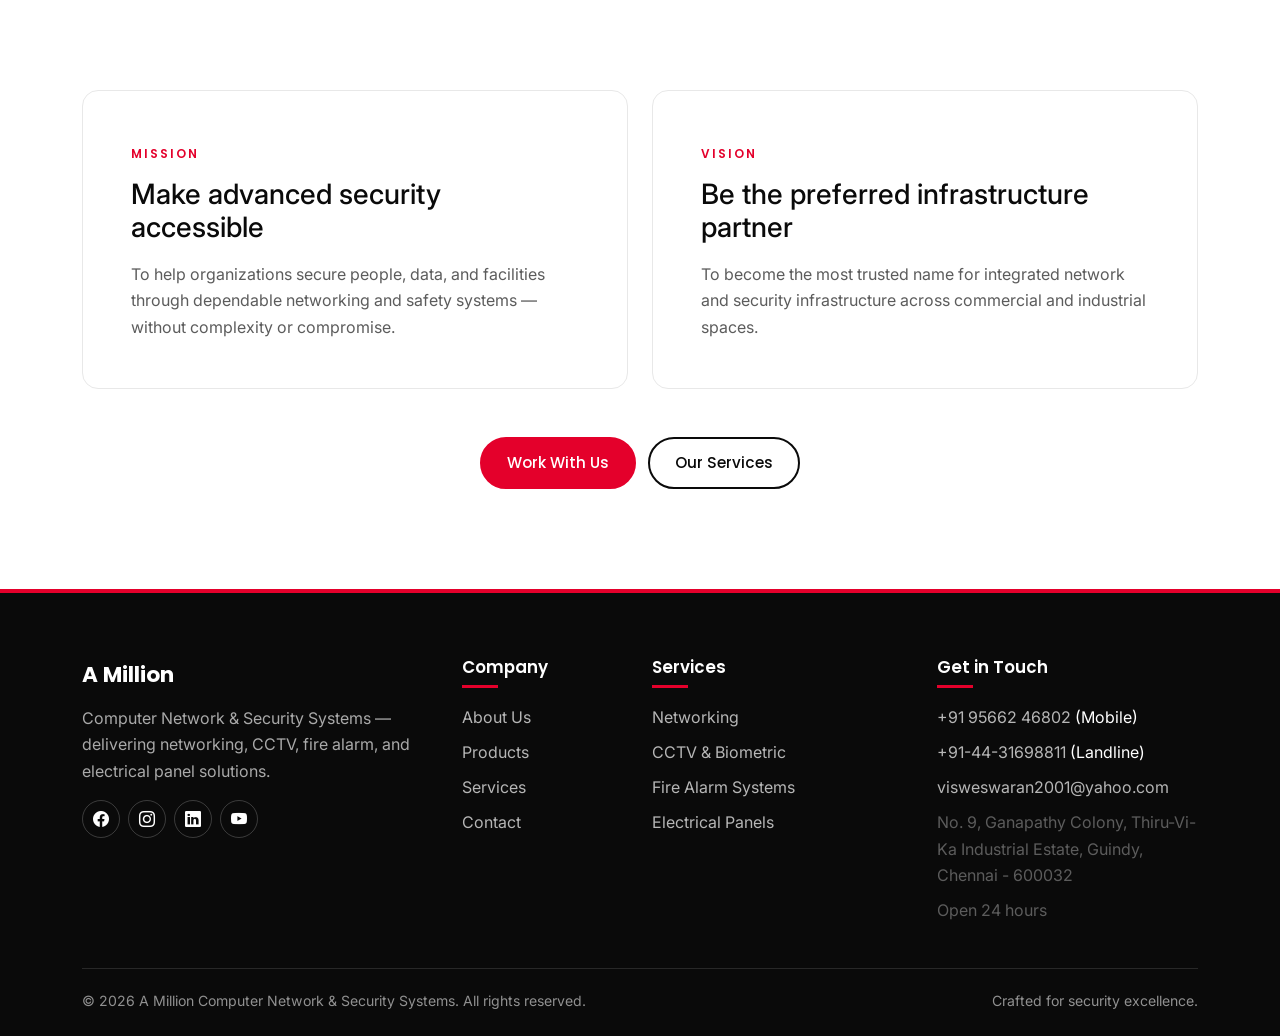
==== commit d28cc1d4: "first commit 11" ====
--- a/about.html
+++ b/about.html
@@ -1,4 +1,4 @@
-﻿<!DOCTYPE html>
+<!DOCTYPE html>
 <html lang="en">
 <head>
   <meta charset="UTF-8" />
@@ -43,10 +43,11 @@
             <li class="nav-item"><a class="nav-link" href="services.html">Services</a></li>
             <li class="nav-item"><a class="nav-link" href="contact.html">Contact</a></li>
           </ul>
-          <div class="nav-contact">
-            <a href="tel:+919566246802"><i class="bi bi-telephone" aria-hidden="true"></i><span>+91 95662 46802</span></a>
-            <a href="mailto:millionsecurity@gmail.com"><i class="bi bi-envelope" aria-hidden="true"></i><span>millionsecurity@gmail.com</span></a>
-            <p><i class="bi bi-geo-alt" aria-hidden="true"></i><span>Thiru Vi Ka Industrial Estate, SIDCO Industrial Estate, Guindy, Chennai, Tamil Nadu 600032, India</span></p>
+                    <div class="nav-contact">
+            <a href="tel:+919566246802"><i class="bi bi-phone" aria-hidden="true"></i><span>+91 95662 46802</span></a>
+            <a href="tel:+914431698811"><i class="bi bi-telephone" aria-hidden="true"></i><span>+91-44-31698811</span></a>
+            <a href="mailto:visweswaran2001@yahoo.com"><i class="bi bi-envelope" aria-hidden="true"></i><span>visweswaran2001@yahoo.com</span></a>
+            <p><i class="bi bi-geo-alt" aria-hidden="true"></i><span>No. 9, Ganapathy Colony, Thiru-Vi-Ka Industrial Estate, Guindy, Chennai - 600032</span></p>
           </div>
           <div class="nav-utils">
             <a href="contact.html" class="btn btn-brand btn-sm nav-cta">Get a Quote</a>
@@ -197,9 +198,10 @@
         <div class="col-lg-3">
           <h5 class="footer-title">Get in Touch</h5>
           <ul class="footer-links">
-            <li><a href="tel:+919566246802">+91 95662 46802</a></li>
-            <li><a href="mailto:millionsecurity@gmail.com">millionsecurity@gmail.com</a></li>
-            <li><span class="text-muted-soft">Thiru Vi Ka Industrial Estate, SIDCO Industrial Estate, Guindy, Chennai, Tamil Nadu 600032, India</span></li>
+            <li><a href="tel:+919566246802">+91 95662 46802</a> (Mobile)</li>
+            <li><a href="tel:+914431698811">+91-44-31698811</a> (Landline)</li>
+            <li><a href="mailto:visweswaran2001@yahoo.com">visweswaran2001@yahoo.com</a></li>
+            <li><span class="text-muted-soft">No. 9, Ganapathy Colony, Thiru-Vi-Ka Industrial Estate, Guindy, Chennai - 600032</span></li>
             <li><span class="text-muted-soft">Open 24 hours</span></li>
           </ul>
         </div>
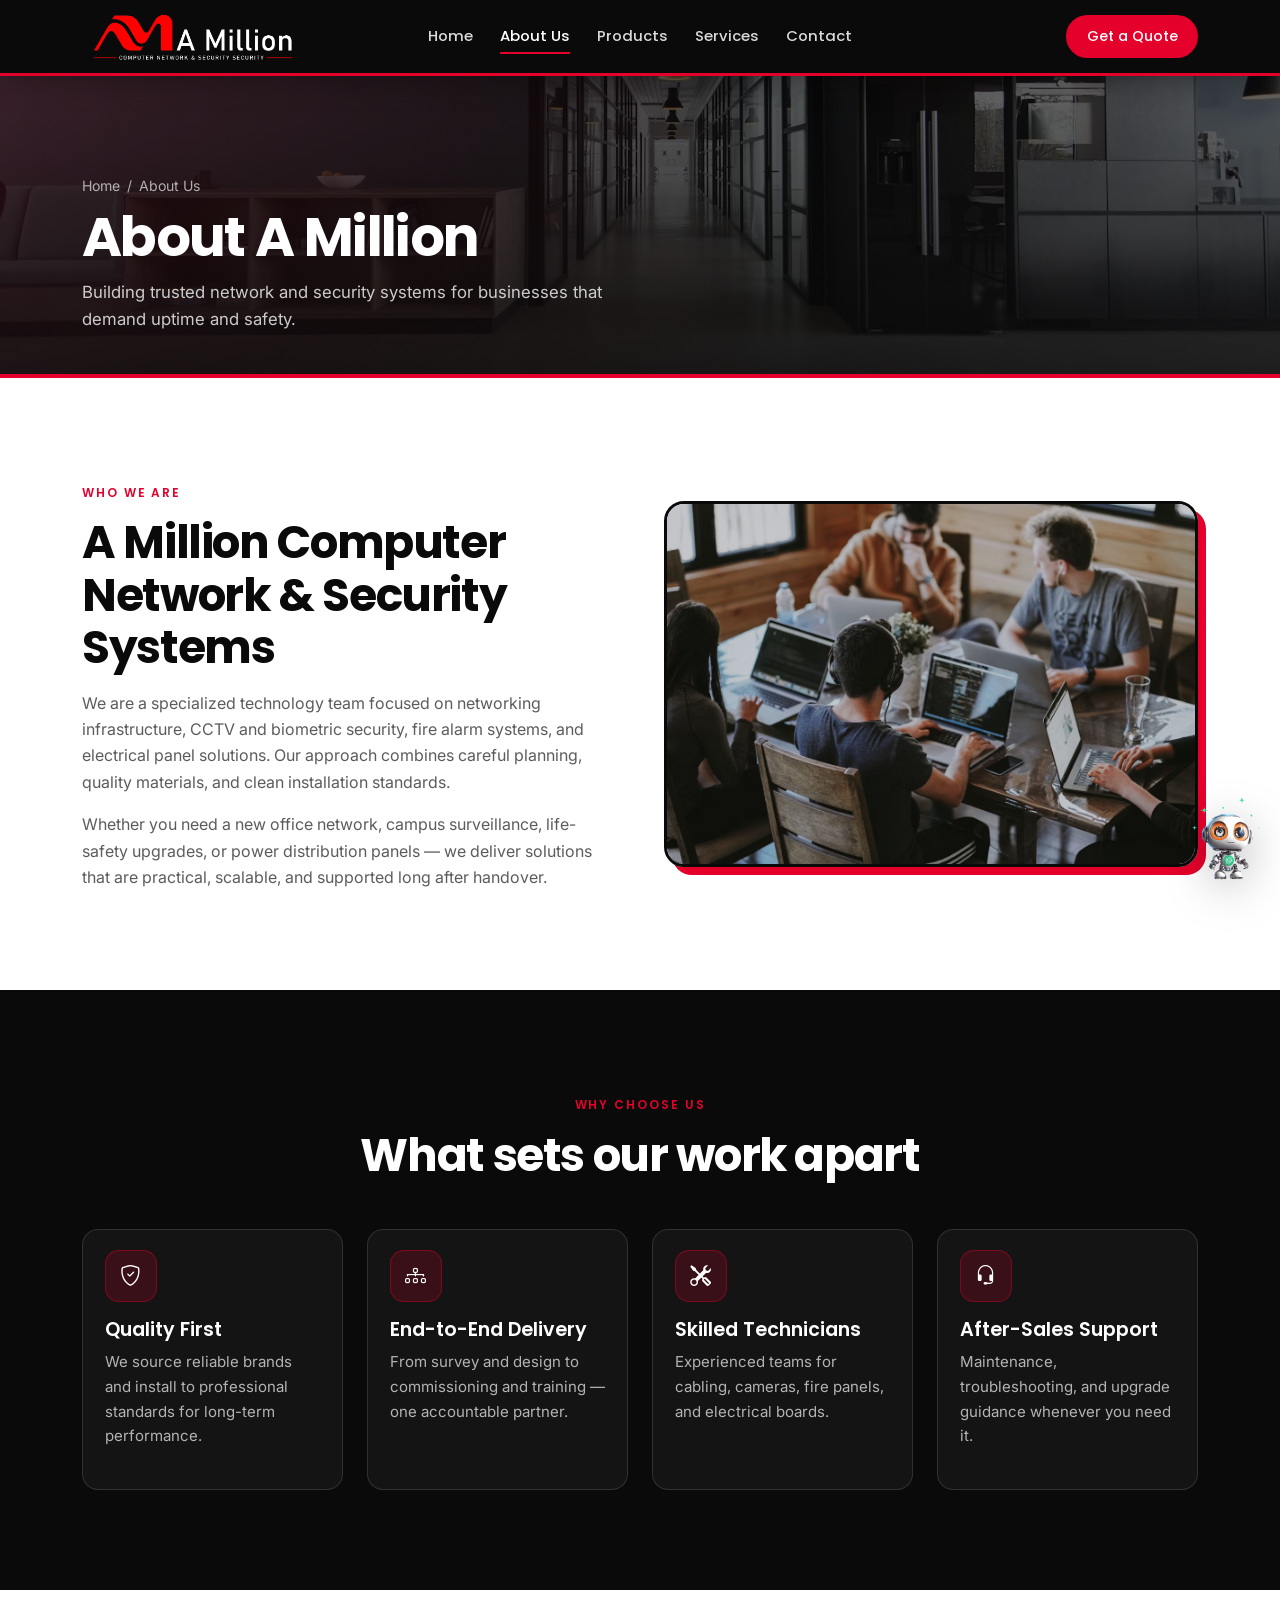
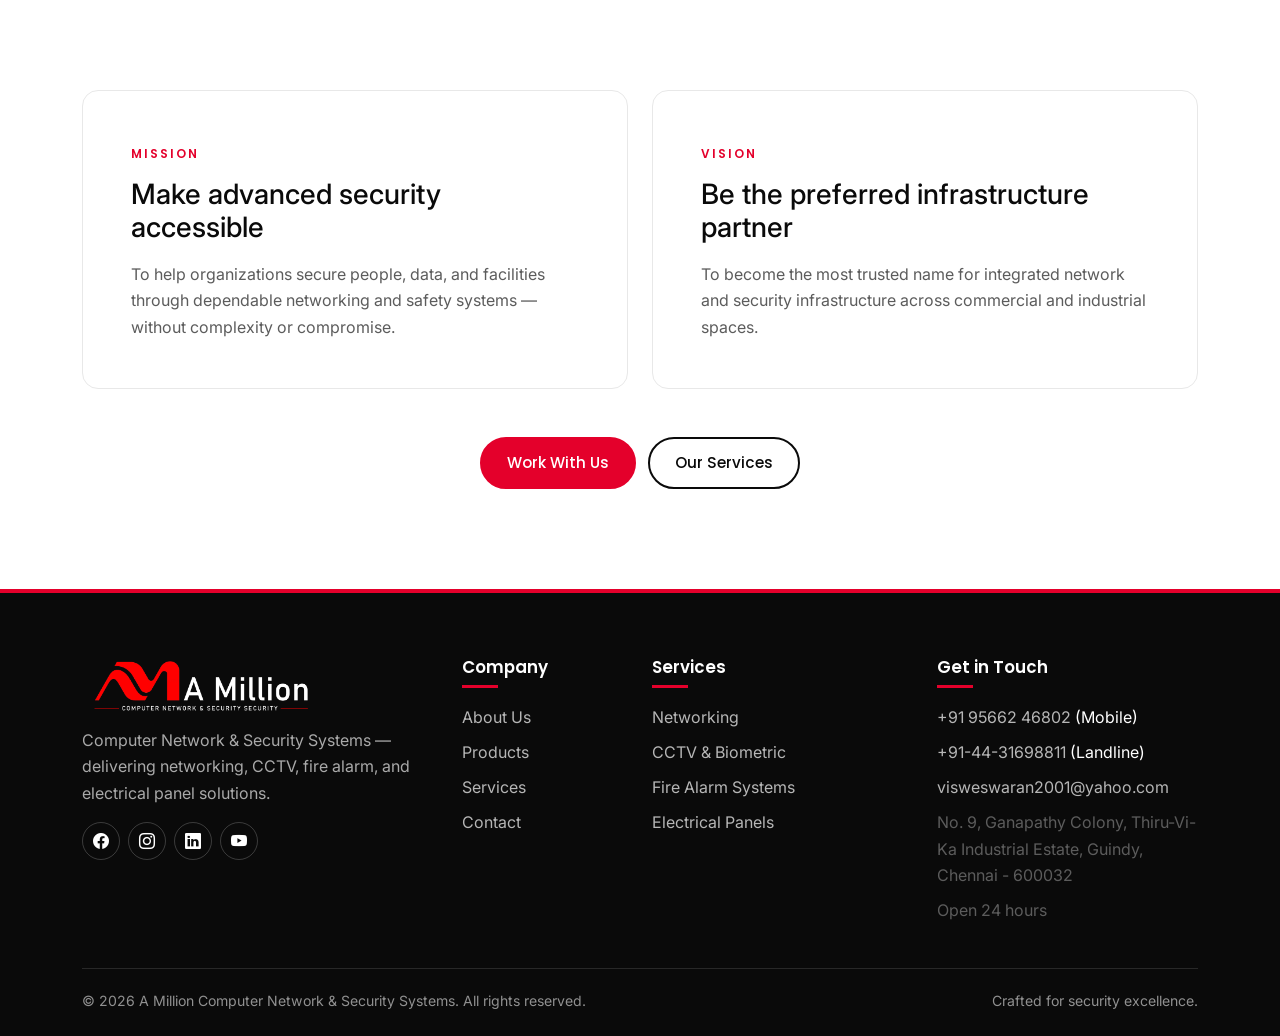
==== commit 7a26d08e: "logo add" ====
--- a/about.html
+++ b/about.html
@@ -4,6 +4,7 @@
   <meta charset="UTF-8" />
   <meta name="viewport" content="width=device-width, initial-scale=1.0" />
   <title>About Us | A Million Network & Security</title>
+  <link rel="icon" href="images/logo/566.png" type="image/png" />
   <link rel="preconnect" href="https://fonts.googleapis.com" />
   <link rel="preconnect" href="https://fonts.gstatic.com" crossorigin />
   <link href="https://fonts.googleapis.com/css2?family=Inter:wght@400&family=Poppins:wght@500;600;700&display=swap" rel="stylesheet" />
@@ -15,11 +16,7 @@
   <nav class="navbar navbar-expand-lg navbar-dark site-navbar">
     <div class="container">
       <a class="navbar-brand brand-mark" href="index.html">
-        <span class="logo-mark">A</span>
-        <span class="brand-text">
-          <strong>A Million</strong>
-          <small>Network & Security</small>
-        </span>
+        <img class="brand-logo" src="images/logo/566.png" alt="A Million Computer Network & Security Systems" />
       </a>
       <button class="navbar-toggler" type="button" data-bs-toggle="offcanvas" data-bs-target="#mainNav" aria-controls="mainNav" aria-label="Open menu">
         <span class="navbar-toggler-icon"></span>
@@ -27,11 +24,7 @@
       <div class="offcanvas offcanvas-end nav-offcanvas" tabindex="-1" id="mainNav" aria-labelledby="mainNavLabel">
         <div class="offcanvas-header">
           <a class="navbar-brand brand-mark offcanvas-brand" href="index.html" id="mainNavLabel">
-            <span class="logo-mark" aria-hidden="true">A</span>
-            <span class="brand-text">
-              <strong>A Million</strong>
-              <small>Network & Security</small>
-            </span>
+            <img class="brand-logo" src="images/logo/566.png" alt="A Million Computer Network & Security Systems" />
           </a>
           <button type="button" class="btn-close btn-close-white" data-bs-dismiss="offcanvas" aria-label="Close"></button>
         </div>
@@ -167,7 +160,7 @@
       <div class="row g-4">
         <div class="col-lg-4">
           <div class="footer-brand">
-            <strong>A Million</strong>
+            <img class="brand-logo" src="images/logo/566.png" alt="A Million Computer Network & Security Systems" />
             <p>Computer Network & Security Systems — delivering networking, CCTV, fire alarm, and electrical panel solutions.</p>
             <div class="socials mt-3">
               <a href="#" aria-label="Facebook"><i class="bi bi-facebook"></i></a>
--- a/css/style.css
+++ b/css/style.css
@@ -211,6 +211,18 @@
   display: flex;
   align-items: center;
   gap: 0.7rem;
+  padding-top: 0.15rem;
+  padding-bottom: 0.15rem;
+}
+
+.navbar-brand.brand-mark .brand-logo,
+.brand-mark .brand-logo {
+  display: block;
+  height: 52px;
+  max-height: 52px;
+  width: auto;
+  max-width: min(240px, 62vw);
+  object-fit: contain;
 }
 
 .brand-mark .logo-mark {
@@ -980,6 +992,15 @@
   border-top: 4px solid var(--red);
   padding: clamp(2.5rem, 6vw, 4rem) 0 1.5rem;
   color: var(--white);
+}
+
+.footer-brand .brand-logo {
+  display: block;
+  height: 56px;
+  width: auto;
+  max-width: 240px;
+  object-fit: contain;
+  margin-bottom: 0.85rem;
 }
 
 .footer-brand strong {
@@ -1401,9 +1422,11 @@
     --nav-h: 68px;
   }
 
-  .brand-mark .logo-mark {
-    width: 38px;
-    height: 38px;
+  .navbar-brand.brand-mark .brand-logo,
+  .brand-mark .brand-logo {
+    height: 42px;
+    max-height: 42px;
+    max-width: min(190px, 55vw);
   }
 
   .btn {
